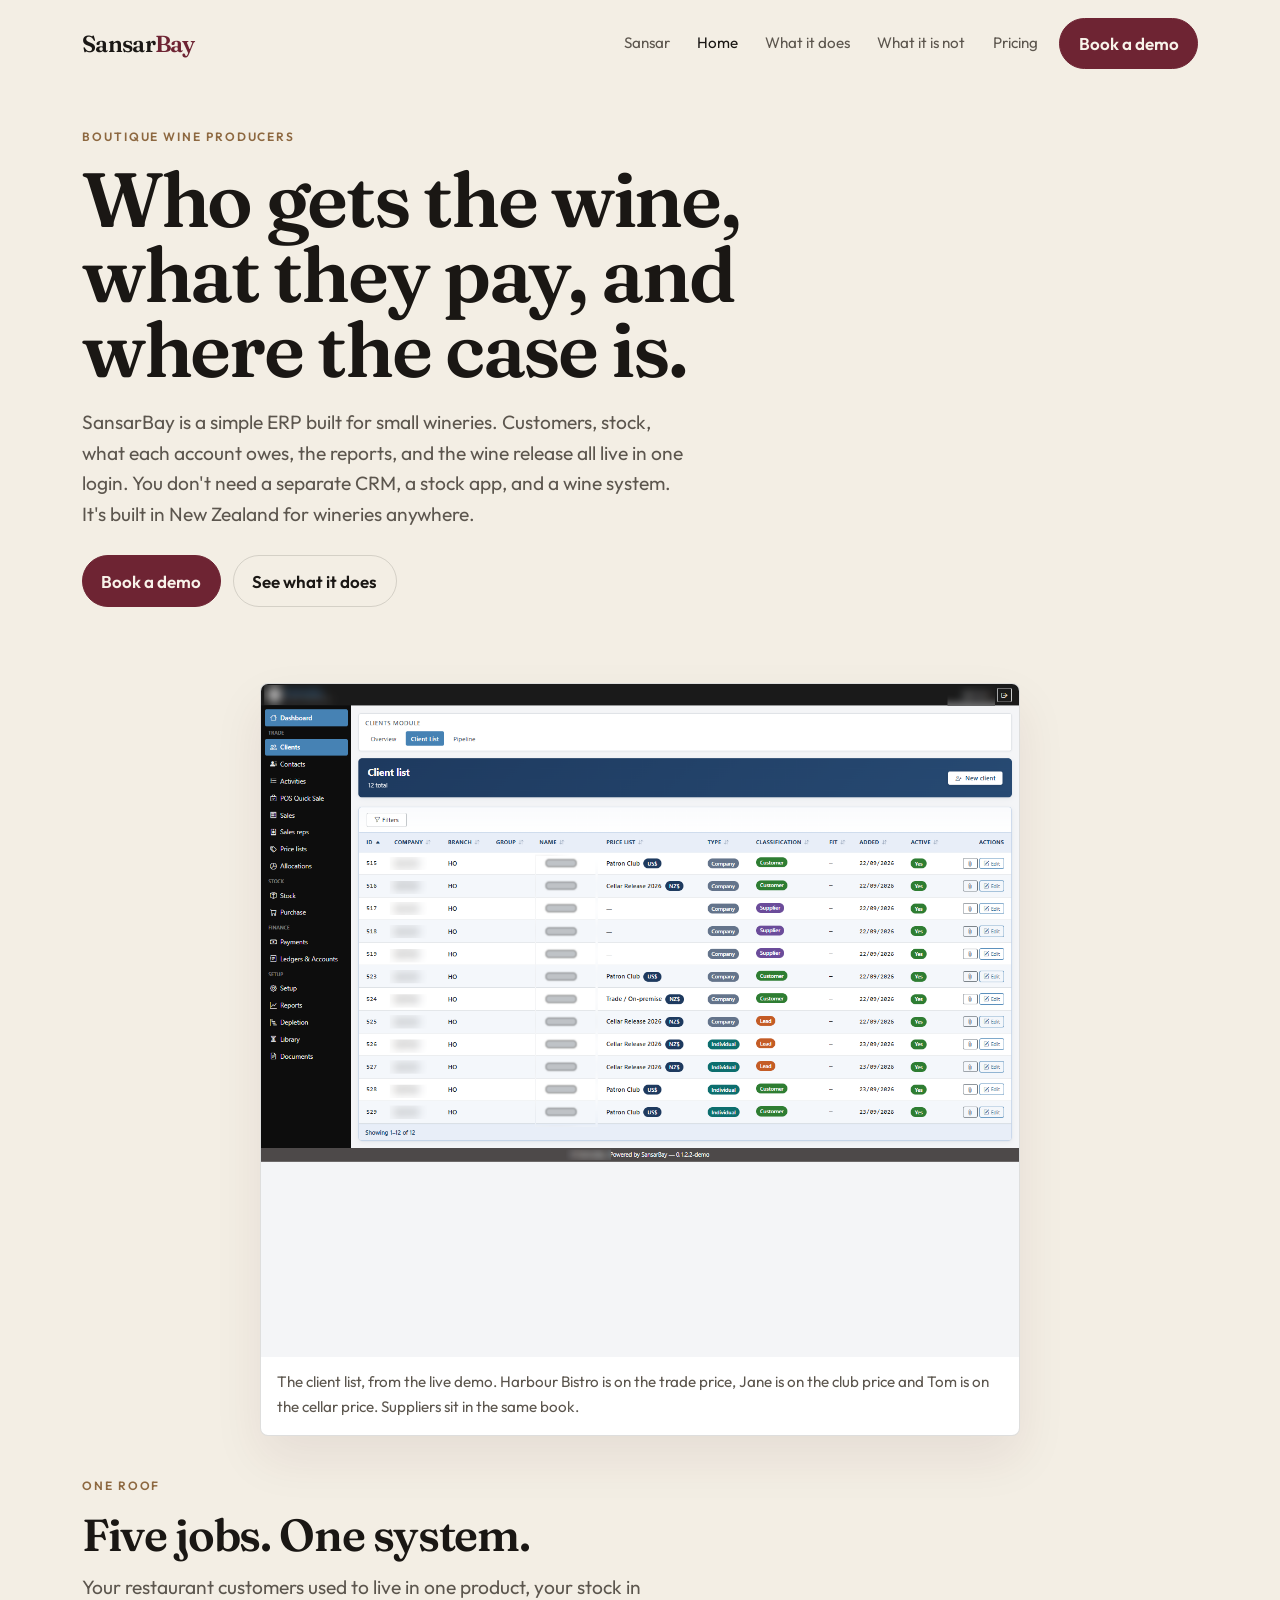
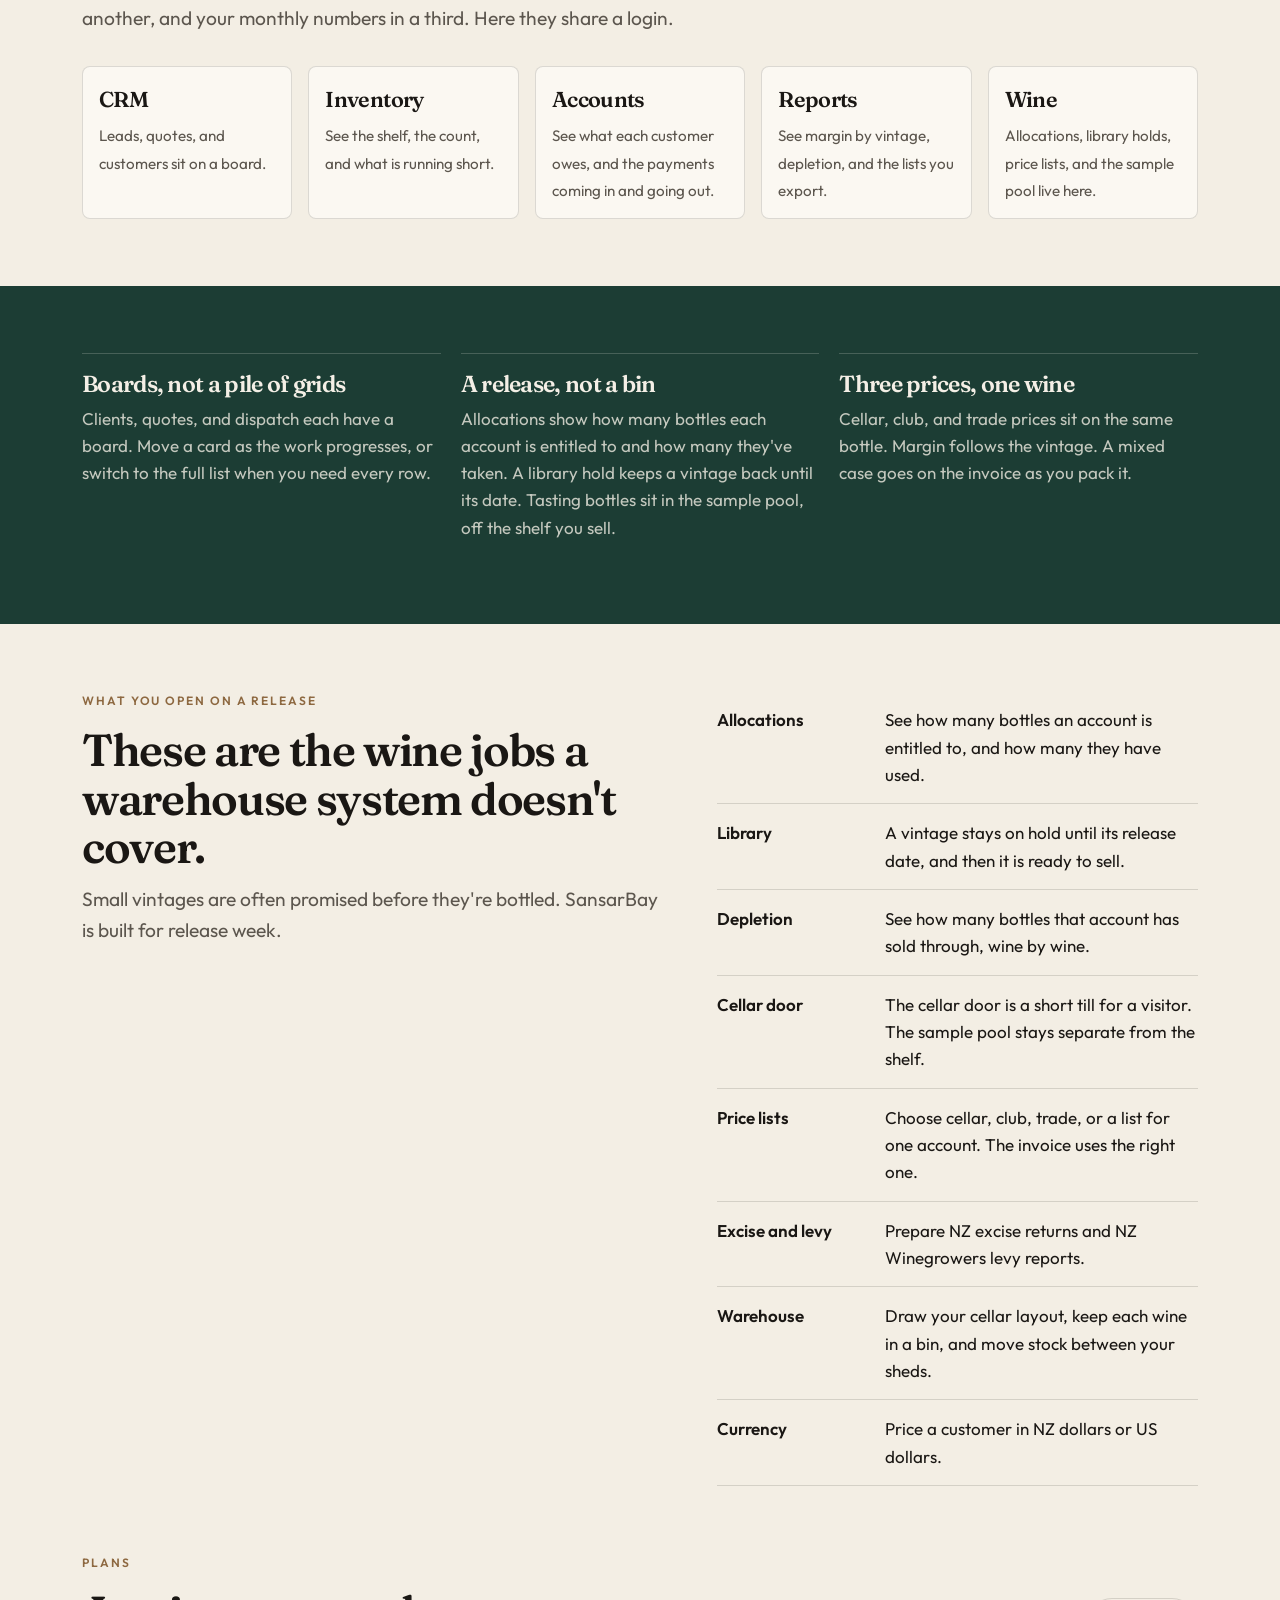
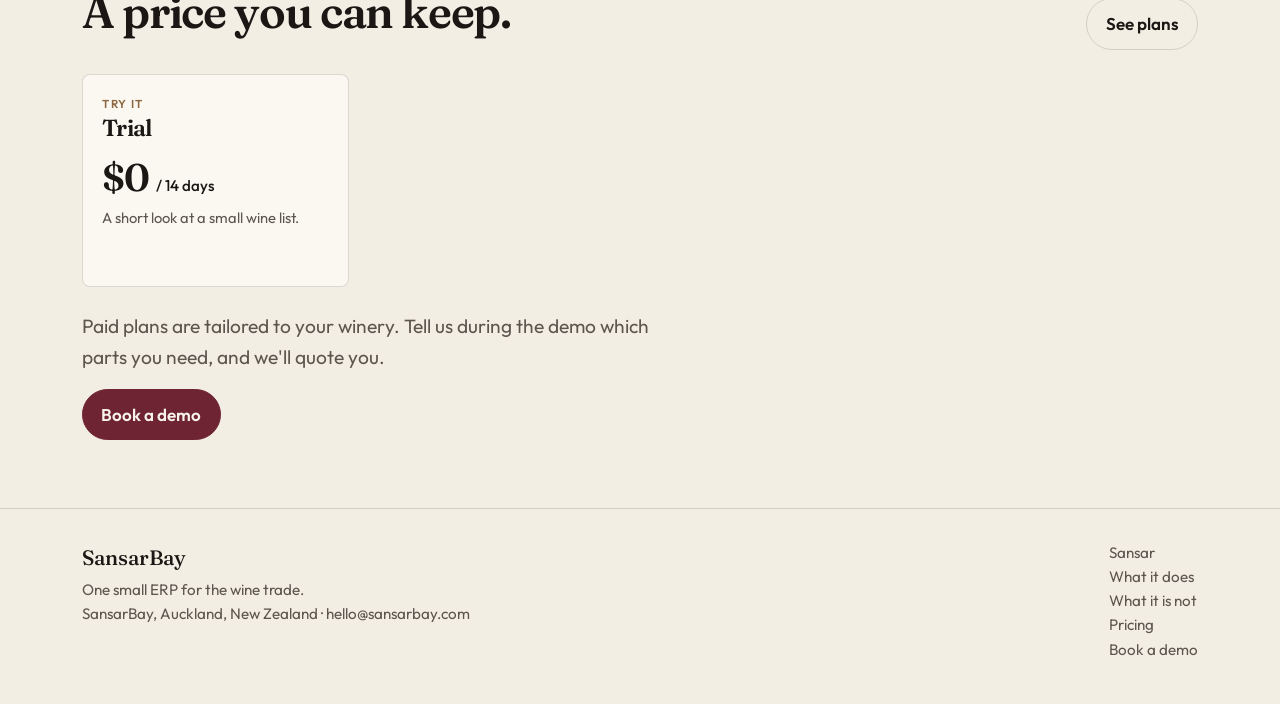
==== bay.html @ 08c8a939 "Publish the Sansar marketing site for SansarBay and SansarERPx. Co-authored-by: Cursor <cursoragent@" ====
<!DOCTYPE html>
<html lang="en">
<head>
  <meta charset="utf-8">
  <meta name="viewport" content="width=device-width, initial-scale=1">
  <title>SansarBay — the wine trade desk</title>
  <meta name="description" content="SansarBay is a simple ERP built for small wineries. Customers, stock, accounts, reports, and the wine release live in one login.">
  <link rel="icon" href="favicon.svg" type="image/svg+xml">
  <link rel="stylesheet" href="css/bootstrap.min.css">
  <link rel="stylesheet" href="css/site.css">
</head>
<body>
  <a class="skip" href="#main">Skip to content</a>
  <header>
    <nav class="navbar navbar-expand-lg site-nav">
      <div class="container">
        <a class="brand" href="bay.html">Sansar<span>Bay</span></a>
        <button class="navbar-toggler" type="button" data-bs-toggle="collapse" data-bs-target="#nav" aria-controls="nav" aria-expanded="false" aria-label="Open menu">
          <span class="navbar-toggler-icon"></span>
        </button>
        <div class="collapse navbar-collapse" id="nav">
          <ul class="navbar-nav ms-auto align-items-lg-center">
            <li class="nav-item"><a class="nav-link" href="index.html">Sansar</a></li>
            <li class="nav-item"><a class="nav-link active" href="bay.html">Home</a></li>
            <li class="nav-item"><a class="nav-link" href="product.html">What it does</a></li>
            <li class="nav-item"><a class="nav-link" href="fit.html">What it is not</a></li>
            <li class="nav-item"><a class="nav-link" href="pricing.html">Pricing</a></li>
            <li class="nav-item ms-lg-2 mt-2 mt-lg-0"><a class="btn-book" href="demo.html">Book a demo</a></li>
          </ul>
        </div>
      </div>
    </nav>
  </header>

  <main id="main">
    <section class="hero">
      <div class="container">
        <div class="row align-items-center g-5">
          <div class="col-lg-8">
            <p class="kicker">Boutique wine producers</p>
            <h1>Who gets the wine, what they pay, and where the case is.</h1>
            <p class="lede">SansarBay is a simple ERP built for small wineries. Customers, stock, what each account owes, the reports, and the wine release all live in one login. You don't need a separate CRM, a stock app, and a wine system. It's built in New Zealand for wineries anywhere.</p>
            <div class="hero-actions">
              <a class="btn-book" href="demo.html">Book a demo</a>
              <a class="btn-ghost" href="product.html">See what it does</a>
            </div>
          </div>
          <div class="col-12">
            <figure class="shot shot-live">
              <img src="images/clients.png?v=9" alt="Client list with club, cellar, and trade price lists">
              <figcaption>The client list, from the live demo. Harbour Bistro is on the trade price, Jane is on the club price and Tom is on the cellar price. Suppliers sit in the same book.</figcaption>
            </figure>
          </div>
        </div>
      </div>
    </section>

    <section class="band" style="padding-top: 0.5rem;">
      <div class="container">
        <p class="kicker">One roof</p>
        <h2>Five jobs. One system.</h2>
        <p class="lede">Your restaurant customers used to live in one product, your stock in another, and your monthly numbers in a third. Here they share a login.</p>
        <div class="row g-3 mt-1">
          <div class="col-6 col-lg">
            <article class="hood-item"><b>CRM</b><span>Leads, quotes, and customers sit on a board.</span></article>
          </div>
          <div class="col-6 col-lg">
            <article class="hood-item"><b>Inventory</b><span>See the shelf, the count, and what is running short.</span></article>
          </div>
          <div class="col-6 col-lg">
            <article class="hood-item"><b>Accounts</b><span>See what each customer owes, and the payments coming in and going out.</span></article>
          </div>
          <div class="col-6 col-lg">
            <article class="hood-item"><b>Reports</b><span>See margin by vintage, depletion, and the lists you export.</span></article>
          </div>
          <div class="col-12 col-lg">
            <article class="hood-item"><b>Wine</b><span>Allocations, library holds, price lists, and the sample pool live here.</span></article>
          </div>
        </div>
      </div>
    </section>

    <section class="band band-ink">
      <div class="container">
        <div class="split split-3">
          <article class="card-plain">
            <h3>Boards, not a pile of grids</h3>
            <p>Clients, quotes, and dispatch each have a board. Move a card as the work progresses, or switch to the full list when you need every row.</p>
          </article>
          <article class="card-plain">
            <h3>A release, not a bin</h3>
            <p>Allocations show how many bottles each account is entitled to and how many they've taken. A library hold keeps a vintage back until its date. Tasting bottles sit in the sample pool, off the shelf you sell.</p>
          </article>
          <article class="card-plain">
            <h3>Three prices, one wine</h3>
            <p>Cellar, club, and trade prices sit on the same bottle. Margin follows the vintage. A mixed case goes on the invoice as you pack it.</p>
          </article>
        </div>
      </div>
    </section>

    <section class="band">
      <div class="container">
        <div class="split split-2">
          <div>
            <p class="kicker">What you open on a release</p>
            <h2>These are the wine jobs a warehouse system doesn't cover.</h2>
            <p class="lede">Small vintages are often promised before they're bottled. SansarBay is built for release week.</p>
          </div>
          <ul class="list-quiet">
            <li><b>Allocations</b><span>See how many bottles an account is entitled to, and how many they have used.</span></li>
            <li><b>Library</b><span>A vintage stays on hold until its release date, and then it is ready to sell.</span></li>
            <li><b>Depletion</b><span>See how many bottles that account has sold through, wine by wine.</span></li>
            <li><b>Cellar door</b><span>The cellar door is a short till for a visitor. The sample pool stays separate from the shelf.</span></li>
            <li><b>Price lists</b><span>Choose cellar, club, trade, or a list for one account. The invoice uses the right one.</span></li>
            <li><b>Excise and levy</b><span>Prepare NZ excise returns and NZ Winegrowers levy reports.</span></li>
            <li><b>Warehouse</b><span>Draw your cellar layout, keep each wine in a bin, and move stock between your sheds.</span></li>
            <li><b>Currency</b><span>Price a customer in NZ dollars or US dollars.</span></li>
          </ul>
        </div>
      </div>
    </section>

    <section class="band" style="padding-top: 0;">
      <div class="container">
        <div class="d-flex flex-wrap justify-content-between align-items-end gap-3 mb-4">
          <div>
            <p class="kicker">Plans</p>
            <h2>A price you can keep.</h2>
          </div>
          <a class="btn-ghost" href="pricing.html">See plans</a>
        </div>
        <div class="price-grid">
          <article class="plan">
            <span class="tag">Try it</span>
            <h3>Trial</h3>
            <p class="price">$0 <small>/ 14 days</small></p>
            <p class="who">A short look at a small wine list.</p>
          </article>
        </div>
        <p class="lede mt-4 mb-3">Paid plans are tailored to your winery. Tell us during the demo which parts you need, and we'll quote you.</p>
        <a class="btn-book" href="demo.html">Book a demo</a>
      </div>
    </section>
  </main>

  <footer class="site-footer">
    <div class="container d-flex flex-wrap justify-content-between gap-3">
      <div>
        <a class="footer-brand" href="bay.html">SansarBay</a>
        <p class="mb-0 mt-1">One small ERP for the wine trade.</p>
        <p class="mb-0">SansarBay, Auckland, New Zealand · <a data-contact-email href="mailto:hello@sansarbay.com">hello@sansarbay.com</a></p>
      </div>
      <div>
        <a href="index.html">Sansar</a><br>
        <a href="product.html">What it does</a><br>
        <a href="fit.html">What it is not</a><br>
        <a href="pricing.html">Pricing</a><br>
        <a href="demo.html">Book a demo</a>
      </div>
    </div>
  </footer>
  <script src="js/contact.js"></script>
  <script src="js/bootstrap.bundle.min.js"></script>
</body>
</html>
---- css/site.css ----
@font-face {
  font-family: "Fraunces";
  font-style: normal;
  font-weight: 500;
  font-display: swap;
  src: url("../fonts/fraunces-500.woff2") format("woff2");
}

@font-face {
  font-family: "Fraunces";
  font-style: normal;
  font-weight: 600;
  font-display: swap;
  src: url("../fonts/fraunces-600.woff2") format("woff2");
}

@font-face {
  font-family: "Fraunces";
  font-style: normal;
  font-weight: 700;
  font-display: swap;
  src: url("../fonts/fraunces-700.woff2") format("woff2");
}

@font-face {
  font-family: "Outfit";
  font-style: normal;
  font-weight: 400;
  font-display: swap;
  src: url("../fonts/outfit-400.woff2") format("woff2");
}

@font-face {
  font-family: "Outfit";
  font-style: normal;
  font-weight: 500;
  font-display: swap;
  src: url("../fonts/outfit-500.woff2") format("woff2");
}

@font-face {
  font-family: "Outfit";
  font-style: normal;
  font-weight: 600;
  font-display: swap;
  src: url("../fonts/outfit-600.woff2") format("woff2");
}

:root {
  --paper: #f3eee4;
  --paper-2: #fbf8f2;
  --ink: #1a1714;
  --muted: #5c564e;
  --wine: #6e2433;
  --wine-deep: #4c1522;
  --green: #1c3d34;
  --green-soft: #e4eee8;
  --line: rgba(26, 23, 20, 0.14);
  --gold: #8d6840;
  --shadow: 0 22px 50px rgba(76, 21, 34, 0.08);
}

* { box-sizing: border-box; }

html { scroll-behavior: smooth; }

body {
  margin: 0;
  background:
    radial-gradient(900px 420px at 8% -10%, rgba(110, 36, 51, 0.07), transparent 60%),
    var(--paper);
  color: var(--ink);
  font-family: "Outfit", "Segoe UI", sans-serif;
  font-size: 1.0625rem;
  line-height: 1.6;
}

a { color: inherit; }

img { max-width: 100%; }

.skip {
  position: absolute;
  left: 1rem;
  top: -4rem;
  background: var(--ink);
  color: var(--paper);
  padding: 0.5rem 0.8rem;
  z-index: 20;
}

.skip:focus { top: 0.5rem; }

.site-nav {
  padding: 1.1rem 0 0.4rem;
}

.brand {
  font-family: "Fraunces", Georgia, serif;
  font-weight: 600;
  font-size: 1.45rem;
  letter-spacing: -0.03em;
  text-decoration: none;
}

.brand span { color: var(--wine); }

.nav-link {
  color: var(--muted) !important;
  font-size: 0.95rem;
  padding: 0.4rem 0.85rem !important;
}

.nav-link.active,
.nav-link:hover {
  color: var(--ink) !important;
}

.btn-book,
.btn-book:hover,
.btn-ghost,
.btn-ghost:hover {
  border-radius: 999px;
  padding: 0.7rem 1.15rem;
  font-weight: 600;
  text-decoration: none;
  display: inline-block;
}

.btn-book {
  background: var(--wine);
  color: #f8f3ea;
  border: 1px solid var(--wine);
}

.btn-book:hover { background: var(--wine-deep); color: #fff; }

.btn-ghost {
  background: transparent;
  color: var(--ink);
  border: 1px solid var(--line);
}

.btn-ghost:hover { border-color: var(--ink); color: var(--ink); }

.navbar-toggler {
  border: 1px solid var(--line);
  border-radius: 8px;
}

.navbar-toggler:focus { box-shadow: 0 0 0 3px rgba(110, 36, 51, 0.25); }

.hero { padding: 3.2rem 0 2rem; }

.kicker {
  letter-spacing: 0.16em;
  text-transform: uppercase;
  font-size: 0.75rem;
  font-weight: 600;
  color: var(--gold);
  margin-bottom: 1rem;
}

h1, h2, h3, .price, .num {
  font-family: "Fraunces", Georgia, serif;
  letter-spacing: -0.03em;
  font-weight: 560;
}

h1 {
  font-size: clamp(2.7rem, 6vw, 5.1rem);
  line-height: 0.98;
  margin: 0 0 1.2rem;
}

h2 {
  font-size: clamp(2rem, 3.5vw, 3rem);
  line-height: 1.08;
  margin: 0 0 0.8rem;
}

h3 { font-size: 1.45rem; margin: 0 0 0.45rem; }

.lede {
  font-size: 1.2rem;
  color: var(--muted);
  max-width: 38rem;
}

.hero-actions { display: flex; gap: 0.75rem; flex-wrap: wrap; margin-top: 1.6rem; }

.choice-grid {
  display: grid;
  gap: 1rem;
}

@media (min-width: 800px) {
  .choice-grid { grid-template-columns: 1fr 1fr; align-items: stretch; }
}

.choice {
  background: var(--paper-2);
  border: 1px solid var(--line);
  border-radius: 8px;
  box-shadow: var(--shadow);
  padding: 1.5rem 1.4rem 1.4rem;
  display: flex;
  flex-direction: column;
  min-height: 100%;
  transition: border-color 0.2s ease, box-shadow 0.2s ease, transform 0.2s ease;
}

.choice:hover {
  border-color: rgba(110, 36, 51, 0.45);
  transform: translateY(-2px);
}

.choice.is-chosen {
  border-color: var(--wine);
  box-shadow: 0 18px 40px rgba(110, 36, 51, 0.16);
}

.who-picks {
  display: flex;
  flex-wrap: wrap;
  gap: 0.55rem;
  margin: 0 0 0.85rem;
}

.who-picks button {
  border: 1px solid var(--line);
  background: #fff;
  color: var(--ink);
  border-radius: 999px;
  padding: 0.45rem 0.9rem;
  font: inherit;
  font-weight: 600;
  cursor: pointer;
}

.who-picks button:hover,
.who-picks button.is-on {
  border-color: var(--wine);
  background: var(--wine);
  color: #f8f3ea;
}

.who-line {
  min-height: 3.2rem;
  margin: 0 0 1.2rem;
}

@media (prefers-reduced-motion: reduce) {
  .choice { transition: none; }
  .choice:hover { transform: none; }
}

.choice h2 { margin: 0.35rem 0 0.6rem; }

.choice p { color: var(--muted); }

.choice .choice-body { flex: 1; }

.choice .choice-note { margin-bottom: 1rem; }

.choice .btn-book { align-self: flex-start; margin-top: auto; }

.ledger {
  background: var(--paper-2);
  border: 1px solid var(--line);
  border-radius: 6px;
  box-shadow: var(--shadow);
  padding: 1.4rem 1.4rem 1.1rem;
  position: relative;
}

.ledger::before {
  content: "";
  position: absolute;
  left: 0;
  top: 0;
  bottom: 0;
  width: 4px;
  background: var(--wine);
  border-radius: 6px 0 0 6px;
}

.ledger-head {
  display: flex;
  justify-content: space-between;
  gap: 1rem;
  font-size: 0.82rem;
  color: var(--muted);
  margin-bottom: 0.8rem;
  padding-left: 0.4rem;
}

.row-line {
  display: flex;
  justify-content: space-between;
  gap: 1rem;
  padding: 0.72rem 0.4rem;
  border-top: 1px solid var(--line);
}

.row-line strong { font-weight: 500; }

.num { font-size: 1.35rem; font-variant-numeric: tabular-nums; }

.row-line.total {
  margin-top: 0.3rem;
  background: var(--green-soft);
  border: 0;
  border-radius: 4px;
  padding: 0.85rem 0.7rem;
}

.row-line.total .num { color: var(--green); }

.note {
  margin: 0.9rem 0.4rem 0.2rem;
  color: var(--muted);
  font-size: 0.92rem;
}

.band { padding: 4.2rem 0; }

.band-ink {
  background: var(--green);
  color: #f4efe6;
}

.band-ink .muted,
.band-ink p { color: rgba(244, 239, 230, 0.78); }

.split { display: grid; gap: 1.25rem; }

@media (min-width: 768px) {
  .split-3 { grid-template-columns: repeat(3, 1fr); }
  .split-2 { grid-template-columns: 1.1fr 0.9fr; gap: 3rem; align-items: start; }
}

.card-plain {
  border-top: 1px solid var(--line);
  padding-top: 1rem;
}

.band-ink .card-plain { border-top-color: rgba(244, 239, 230, 0.2); }

.list-quiet { list-style: none; padding: 0; margin: 0; }

.list-quiet li {
  padding: 0.95rem 0;
  border-bottom: 1px solid var(--line);
  display: grid;
  grid-template-columns: 9.5rem 1fr;
  gap: 1rem;
}

.list-quiet b { font-weight: 600; }

.muted { color: var(--muted); }

.price-grid {
  display: grid;
  gap: 1rem;
}

@media (min-width: 900px) {
  .price-grid { grid-template-columns: repeat(4, 1fr); align-items: stretch; }
}

.plan {
  background: var(--paper-2);
  border: 1px solid var(--line);
  border-radius: 8px;
  padding: 1.3rem 1.2rem 1.2rem;
  display: flex;
  flex-direction: column;
  min-height: 100%;
}

.plan.featured {
  background: var(--green);
  color: #f6f1e8;
  border-color: var(--green);
}

.plan .who { color: var(--muted); font-size: 0.92rem; min-height: 2.8rem; }

.plan.featured .who { color: rgba(246, 241, 232, 0.75); }

.price { font-size: 2.4rem; line-height: 1; margin: 0.6rem 0; }

.price small { font-family: Outfit, sans-serif; font-size: 0.95rem; font-weight: 500; letter-spacing: 0; }

.plan ul { padding-left: 1.1rem; margin: 0.4rem 0 1rem; }

.plan li { margin: 0.35rem 0; }

.tag {
  display: inline-block;
  font-size: 0.72rem;
  letter-spacing: 0.12em;
  text-transform: uppercase;
  font-weight: 600;
  color: var(--gold);
}

.plan.featured .tag { color: #e7c9a0; }

.site-footer {
  border-top: 1px solid var(--line);
  padding: 2rem 0 2.6rem;
  color: var(--muted);
  font-size: 0.95rem;
}

.site-footer a { text-decoration: none; }

.site-footer a:hover { text-decoration: underline; }

.footer-brand {
  font-family: Fraunces, Georgia, serif;
  color: var(--ink);
  font-size: 1.3rem;
  text-decoration: none;
}

.form-panel {
  background: var(--paper-2);
  border: 1px solid var(--line);
  border-radius: 8px;
  padding: 1.4rem;
  box-shadow: var(--shadow);
}

label { font-weight: 600; font-size: 0.92rem; display: block; margin-bottom: 0.35rem; }

.field { margin-bottom: 0.9rem; }

input, textarea {
  width: 100%;
  border: 1px solid var(--line);
  background: #fff;
  border-radius: 6px;
  padding: 0.7rem 0.75rem;
  font: inherit;
  color: var(--ink);
}

input:focus, textarea:focus {
  outline: 2px solid rgba(110, 36, 51, 0.35);
  border-color: var(--wine);
}

.fine { font-size: 0.88rem; color: var(--muted); }

.statement {
  padding: 1.3rem 0;
  border-top: 1px solid var(--line);
}

.statement p { margin: 0.3rem 0 0; color: var(--muted); }

:focus-visible { outline: 2px solid var(--wine); outline-offset: 3px; }

.shot-grid {
  display: grid;
  gap: 1rem;
}

@media (min-width: 900px) {
  .shot-grid { grid-template-columns: 1fr 1fr; }
  .shot-wide { grid-column: 1 / -1; }
}

.shot {
  margin: 0;
  background: #fff;
  border: 1px solid var(--line);
  border-radius: 8px;
  overflow: hidden;
  box-shadow: var(--shadow);
}

.shot img {
  display: block;
  width: 100%;
  height: 320px;
  object-fit: cover;
  object-position: left top;
}

.shot-wide img { height: 440px; }

.shot-live {
  max-width: 760px;
  margin: 1.75rem auto 0;
}

.shot-live img {
  width: 100%;
  height: auto;
  object-fit: contain;
}

.shot figcaption {
  padding: 0.85rem 1rem 1rem;
  color: var(--muted);
  font-size: 0.95rem;
}

.board-stack { display: grid; gap: 0.85rem; }

.mini-board {
  display: grid;
  grid-template-columns: repeat(4, minmax(0, 1fr));
  gap: 0.4rem;
  background: var(--paper-2);
  border: 1px solid var(--line);
  border-radius: 8px;
  box-shadow: var(--shadow);
  padding: 0.75rem;
}

.mini-board header {
  grid-column: 1 / -1;
  font-size: 0.75rem;
  letter-spacing: 0.12em;
  text-transform: uppercase;
  font-weight: 600;
  color: var(--gold);
}

.mini-col {
  background: rgba(28, 61, 52, 0.05);
  border-radius: 5px;
  padding: 0.4rem;
  min-height: 4.6rem;
}

.mini-col span {
  display: block;
  font-size: 0.68rem;
  font-weight: 600;
  letter-spacing: 0.04em;
  text-transform: uppercase;
  color: var(--green);
  margin-bottom: 0.35rem;
}

.chip {
  background: #fff;
  border: 1px solid var(--line);
  border-radius: 4px;
  padding: 0.32rem 0.4rem;
  font-size: 0.78rem;
  line-height: 1.3;
}

.hood-item {
  background: var(--paper-2);
  border: 1px solid var(--line);
  border-radius: 8px;
  padding: 1rem 1rem 0.9rem;
  height: 100%;
}

.hood-item b {
  display: block;
  font-family: Fraunces, Georgia, serif;
  font-size: 1.35rem;
  font-weight: 560;
  letter-spacing: -0.03em;
  margin-bottom: 0.25rem;
}

.hood-item span { color: var(--muted); font-size: 0.95rem; }

.email-card {
  background: var(--paper-2);
  border: 1px solid var(--line);
  border-radius: 8px;
  box-shadow: var(--shadow);
  padding: 1.6rem 1.4rem;
}

.email-card p {
  margin: 0 0 0.4rem;
  color: var(--muted);
  font-size: 0.92rem;
}

.email-id {
  font-family: Fraunces, Georgia, serif;
  font-size: clamp(1.6rem, 3vw, 2.3rem);
  letter-spacing: -0.03em;
  color: var(--wine);
  word-break: break-all;
  text-decoration: none;
}

a.email-id { display: block; }

a.email-id:hover { text-decoration: underline; }
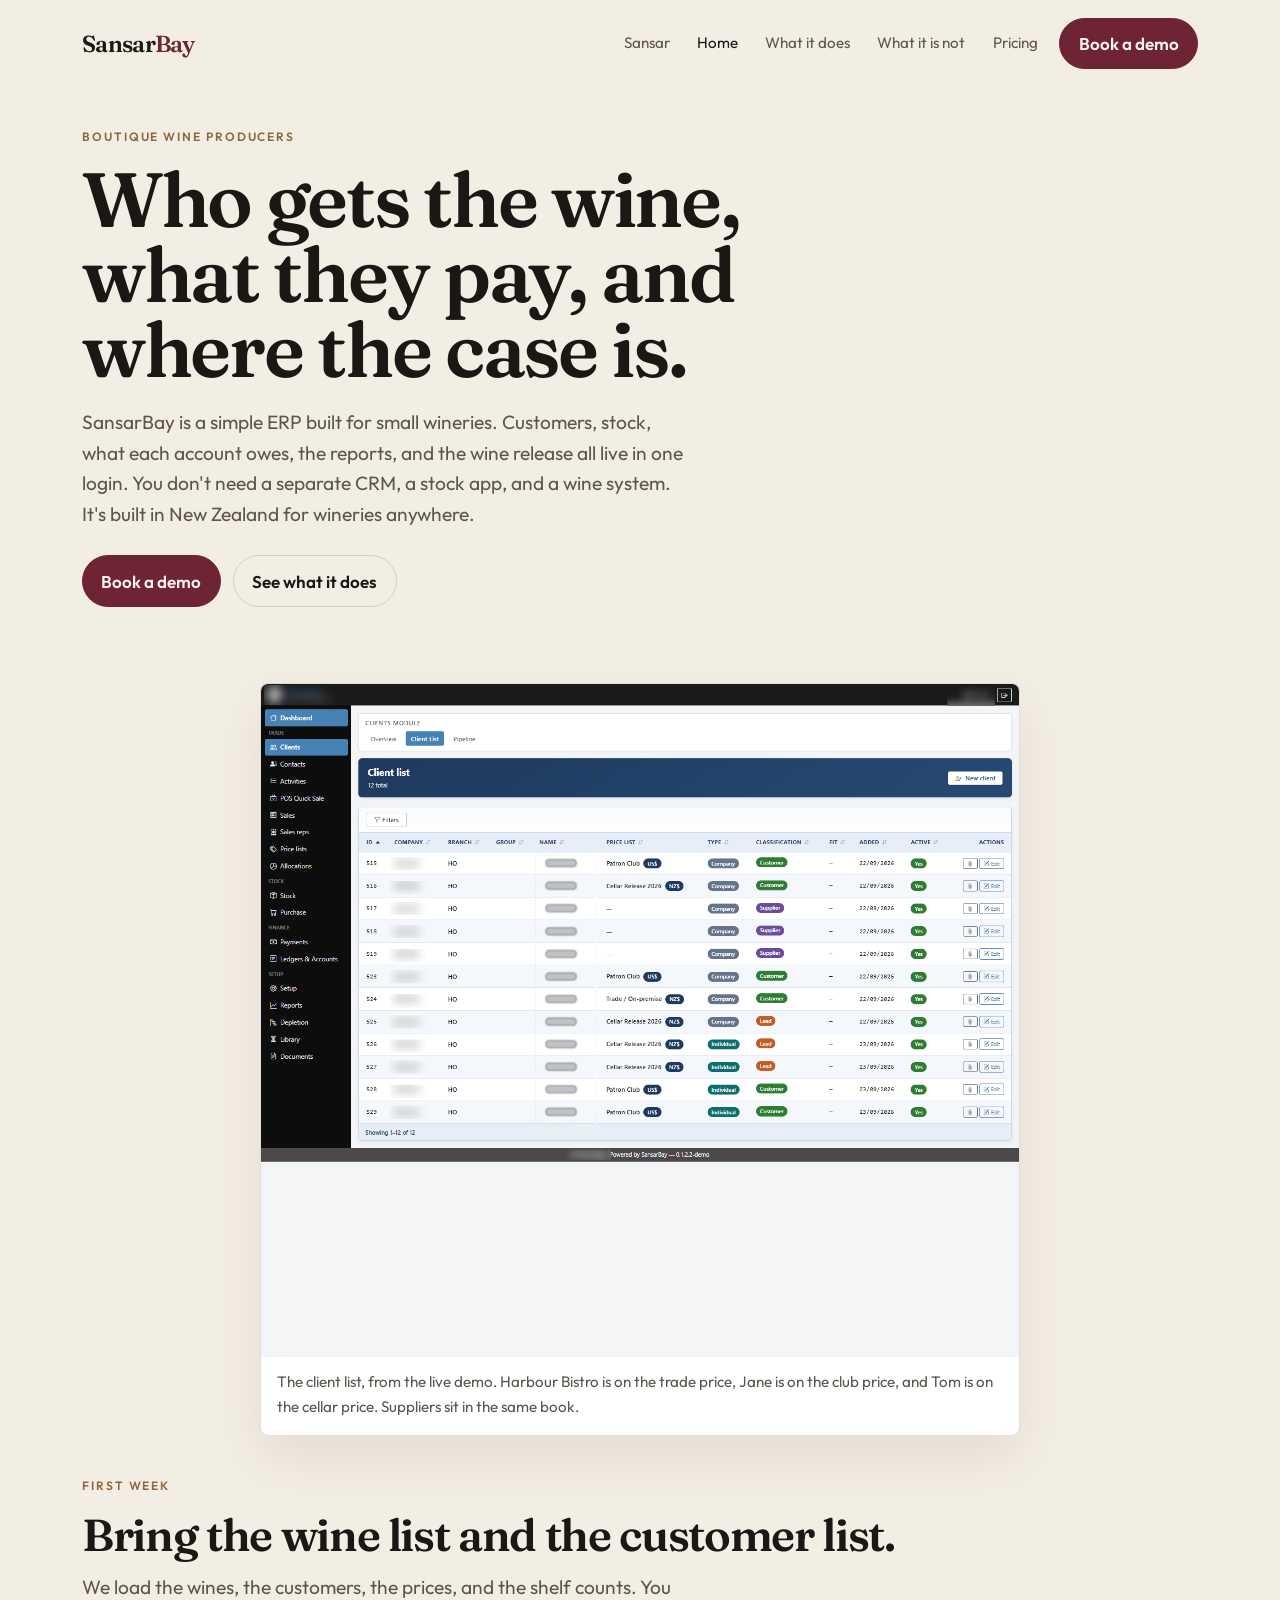
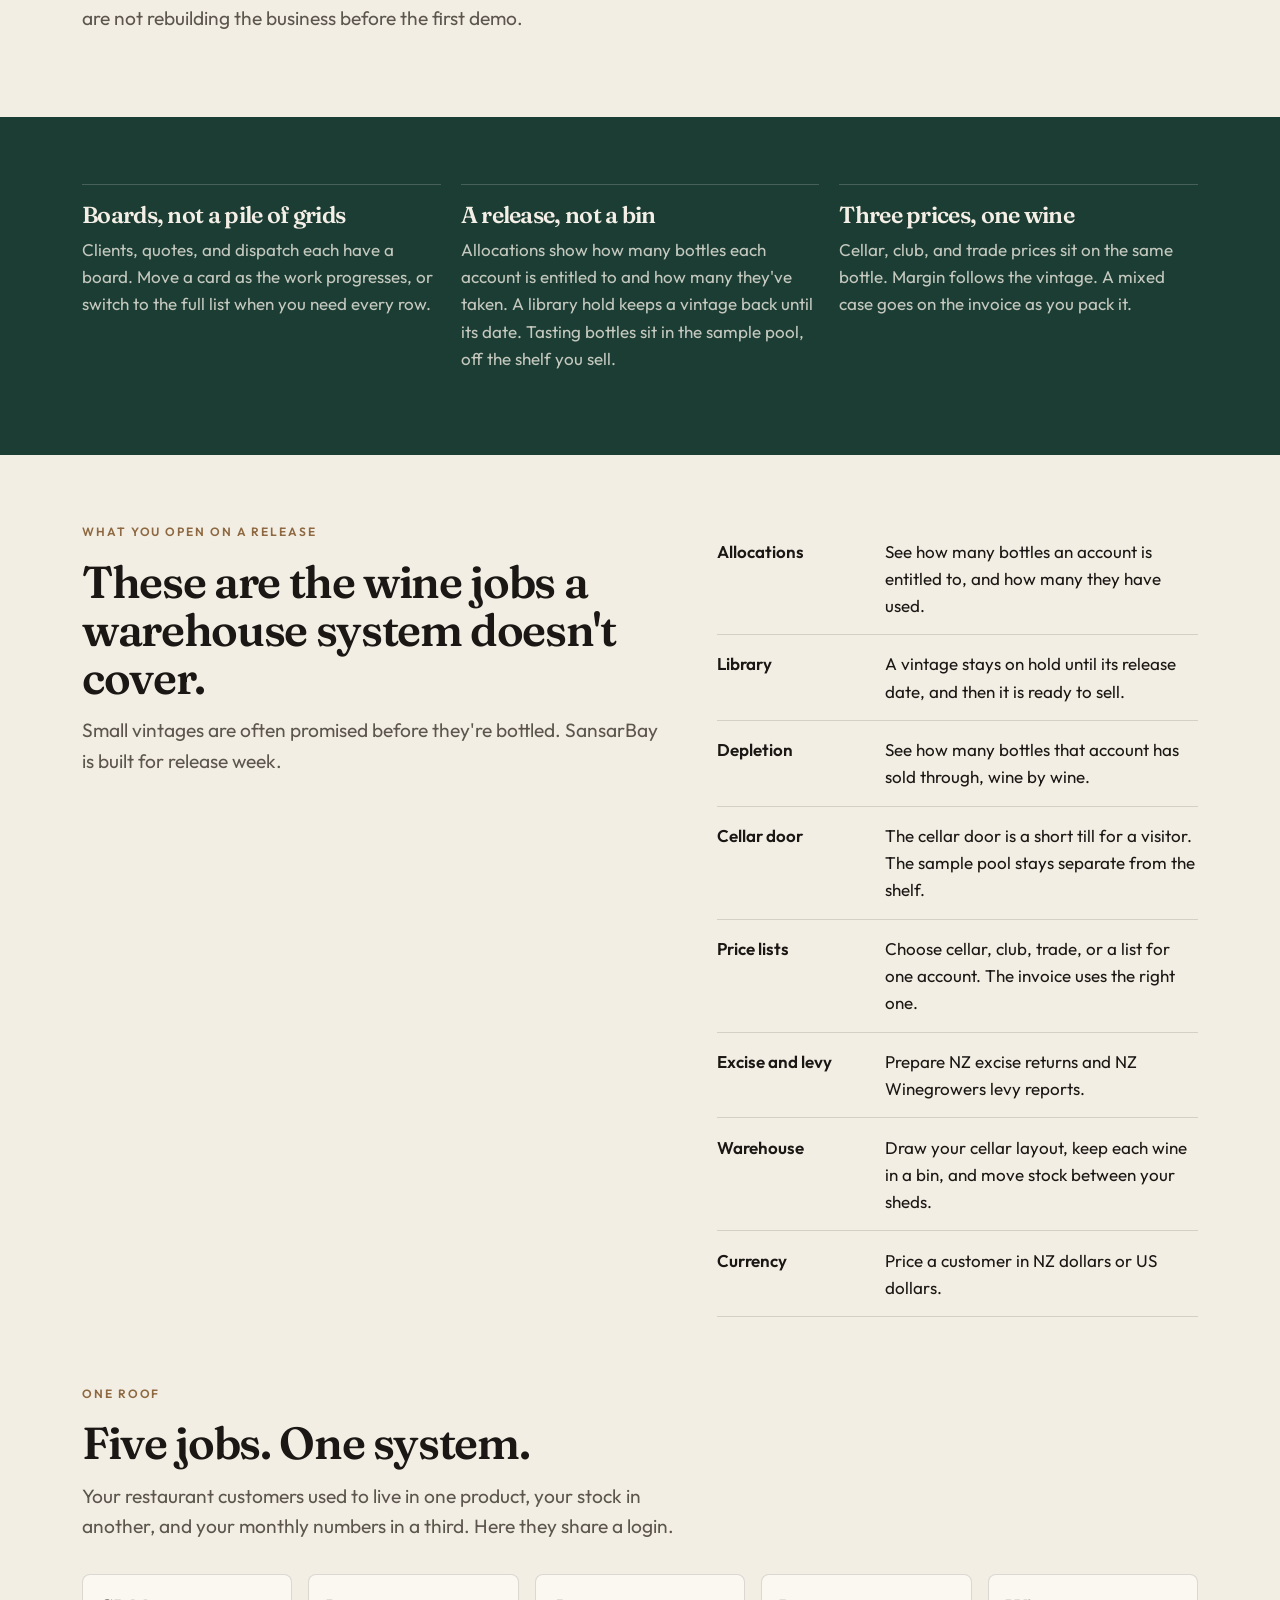
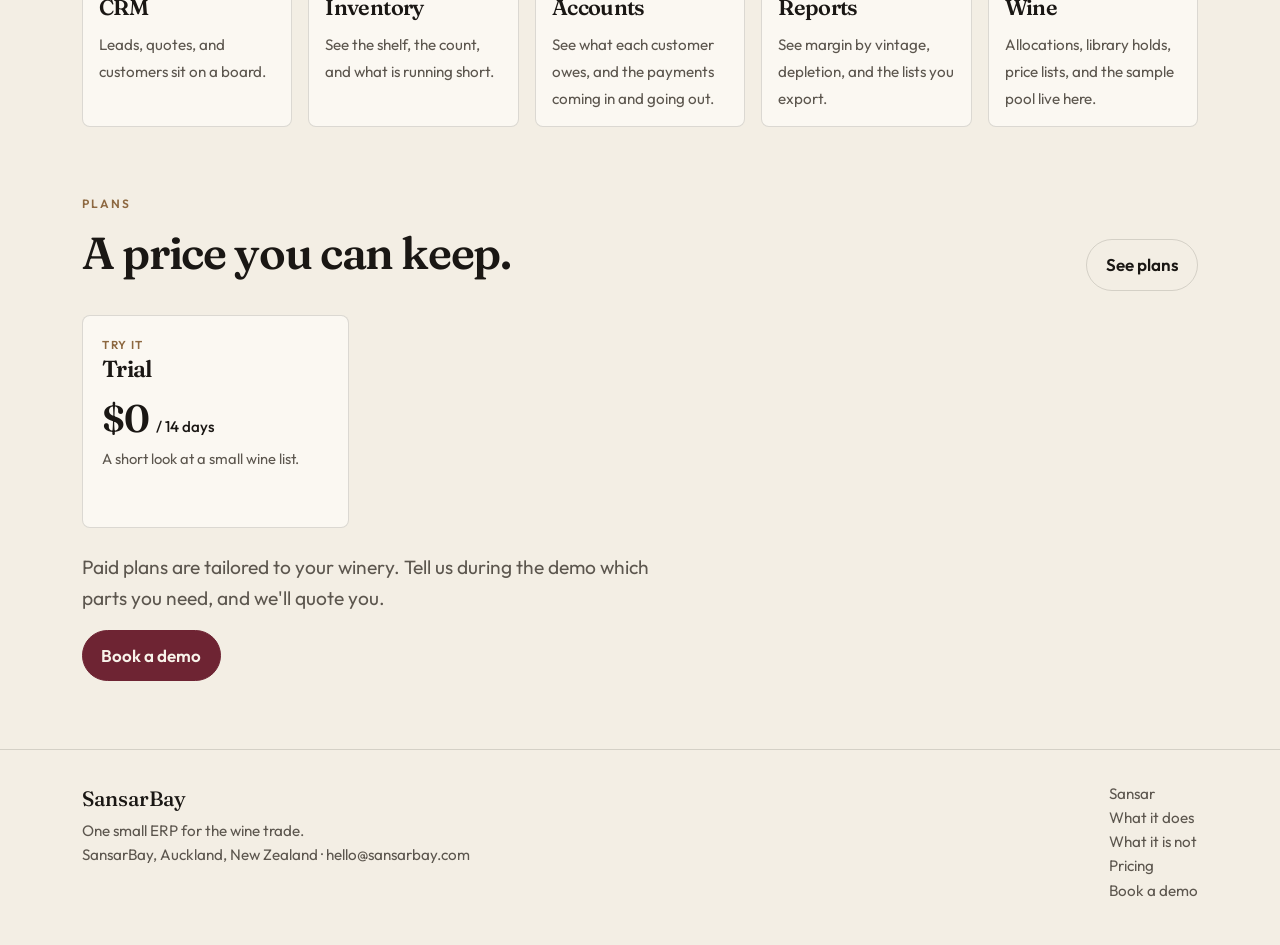
==== commit e5e8ce50: "Lead each product page with the first week, and move the five-job list down. Co-authored-by: Cursor " ====
--- a/bay.html
+++ b/bay.html
@@ -48,7 +48,7 @@
           <div class="col-12">
             <figure class="shot shot-live">
               <img src="images/clients.png?v=9" alt="Client list with club, cellar, and trade price lists">
-              <figcaption>The client list, from the live demo. Harbour Bistro is on the trade price, Jane is on the club price and Tom is on the cellar price. Suppliers sit in the same book.</figcaption>
+              <figcaption>The client list, from the live demo. Harbour Bistro is on the trade price, Jane is on the club price, and Tom is on the cellar price. Suppliers sit in the same book.</figcaption>
             </figure>
           </div>
         </div>
@@ -57,26 +57,9 @@
 
     <section class="band" style="padding-top: 0.5rem;">
       <div class="container">
-        <p class="kicker">One roof</p>
-        <h2>Five jobs. One system.</h2>
-        <p class="lede">Your restaurant customers used to live in one product, your stock in another, and your monthly numbers in a third. Here they share a login.</p>
-        <div class="row g-3 mt-1">
-          <div class="col-6 col-lg">
-            <article class="hood-item"><b>CRM</b><span>Leads, quotes, and customers sit on a board.</span></article>
-          </div>
-          <div class="col-6 col-lg">
-            <article class="hood-item"><b>Inventory</b><span>See the shelf, the count, and what is running short.</span></article>
-          </div>
-          <div class="col-6 col-lg">
-            <article class="hood-item"><b>Accounts</b><span>See what each customer owes, and the payments coming in and going out.</span></article>
-          </div>
-          <div class="col-6 col-lg">
-            <article class="hood-item"><b>Reports</b><span>See margin by vintage, depletion, and the lists you export.</span></article>
-          </div>
-          <div class="col-12 col-lg">
-            <article class="hood-item"><b>Wine</b><span>Allocations, library holds, price lists, and the sample pool live here.</span></article>
-          </div>
-        </div>
+        <p class="kicker">First week</p>
+        <h2>Bring the wine list and the customer list.</h2>
+        <p class="lede">We load the wines, the customers, the prices, and the shelf counts. You are not rebuilding the business before the first demo.</p>
       </div>
     </section>
 
@@ -117,6 +100,31 @@
             <li><b>Warehouse</b><span>Draw your cellar layout, keep each wine in a bin, and move stock between your sheds.</span></li>
             <li><b>Currency</b><span>Price a customer in NZ dollars or US dollars.</span></li>
           </ul>
+        </div>
+      </div>
+    </section>
+
+    <section class="band" style="padding-top: 0;">
+      <div class="container">
+        <p class="kicker">One roof</p>
+        <h2>Five jobs. One system.</h2>
+        <p class="lede">Your restaurant customers used to live in one product, your stock in another, and your monthly numbers in a third. Here they share a login.</p>
+        <div class="row g-3 mt-1">
+          <div class="col-6 col-lg">
+            <article class="hood-item"><b>CRM</b><span>Leads, quotes, and customers sit on a board.</span></article>
+          </div>
+          <div class="col-6 col-lg">
+            <article class="hood-item"><b>Inventory</b><span>See the shelf, the count, and what is running short.</span></article>
+          </div>
+          <div class="col-6 col-lg">
+            <article class="hood-item"><b>Accounts</b><span>See what each customer owes, and the payments coming in and going out.</span></article>
+          </div>
+          <div class="col-6 col-lg">
+            <article class="hood-item"><b>Reports</b><span>See margin by vintage, depletion, and the lists you export.</span></article>
+          </div>
+          <div class="col-12 col-lg">
+            <article class="hood-item"><b>Wine</b><span>Allocations, library holds, price lists, and the sample pool live here.</span></article>
+          </div>
         </div>
       </div>
     </section>
